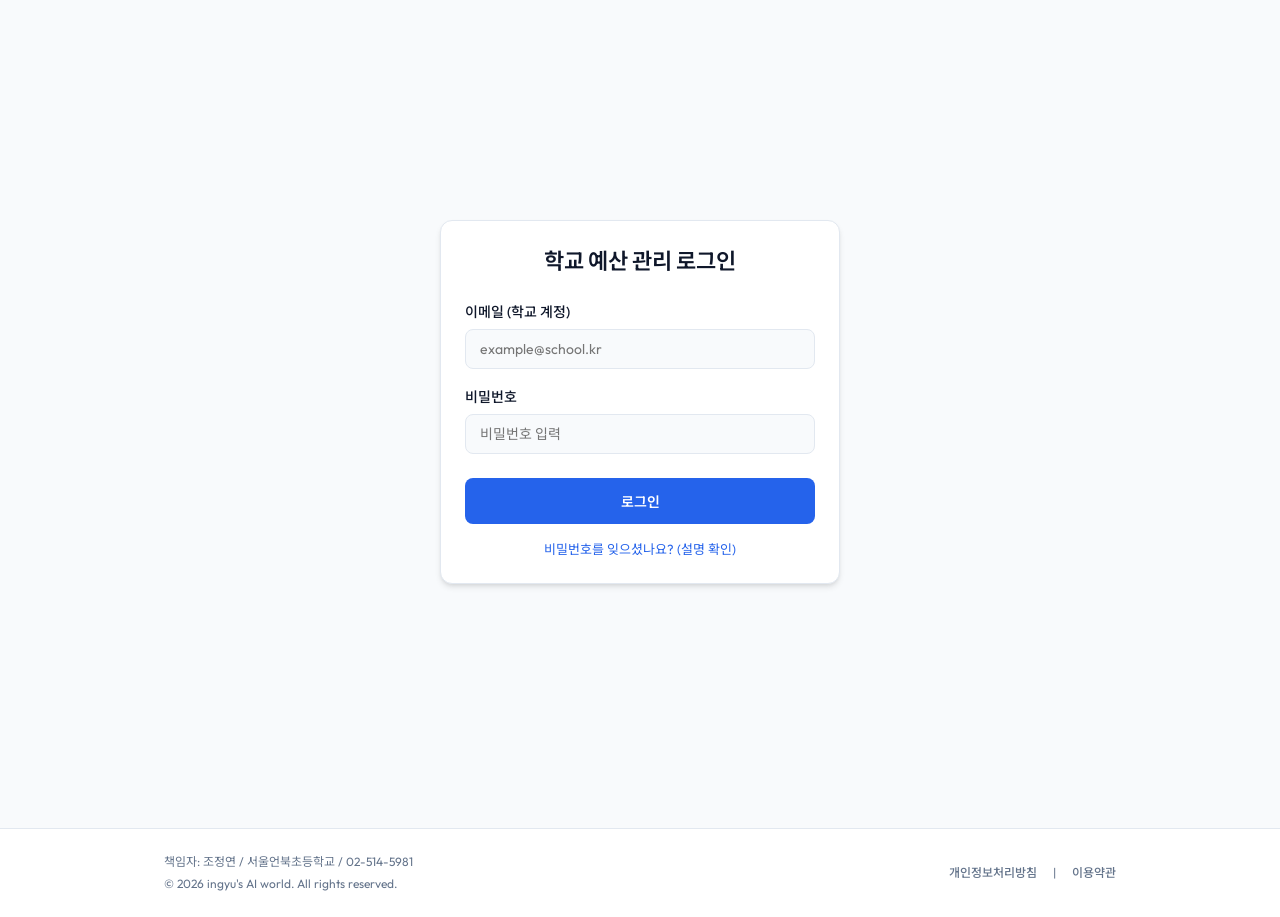
==== index.html @ 000c8968 "Initial commit: school budget management app with expense registration, memo field, auto total sum d" ====
<!DOCTYPE html>
<html lang="ko">
<head>
  <meta charset="UTF-8">
  <meta name="viewport" content="width=device-width, initial-scale=1.0">
  <title>학교 예산 사용 관리 시스템</title>
  <link rel="stylesheet" href="app.css">
</head>
<body>

  <!-- 상단 네비게이션 바 (로그인 시 노출) -->
  <header id="app-header" style="display: none;">
    <div class="nav-container">
      <div class="logo">
        학교 예산 관리
        <span id="nav-role-badge" class="logo-badge">일반 교사</span>
      </div>
      <div class="user-info">
        <span class="user-name" id="nav-user-name">교사명</span> 님
        <button class="btn-logout" id="btn-logout">로그아웃</button>
      </div>
    </div>
  </header>

  <!-- 메인 컨텐츠 영역 -->
  <main class="container">
    
    <!-- 1. 로그인 화면 -->
    <div id="screen-login" class="login-wrapper">
      <div class="card login-card">
        <h2 class="card-title" style="border: none; padding: 0; text-align: center; margin-bottom: 24px; font-size: 22px;">학교 예산 관리 로그인</h2>
        
        <div id="login-alert" class="alert alert-danger" style="display: none;"></div>

        <form id="form-login" onsubmit="return false;">
          <div class="form-group">
            <label class="form-label" for="login-email">이메일 (학교 계정)</label>
            <input class="form-input" type="email" id="login-email" placeholder="example@school.kr" required>
          </div>
          <div class="form-group" style="margin-bottom: 24px;">
            <label class="form-label" for="login-password">비밀번호</label>
            <input class="form-input" type="password" id="login-password" placeholder="비밀번호 입력" required>
          </div>
          <button type="submit" class="btn btn-primary btn-block" style="padding: 12px;">로그인</button>
        </form>
        <div style="text-align: center; margin-top: 16px; font-size: 13px;">
          <a href="#" id="btn-forgot-password" style="color: var(--primary); text-decoration: none;">비밀번호를 잊으셨나요? (설명 확인)</a>
        </div>
      </div>
    </div>

    <!-- 2. 프로젝트/예산 등록 화면 (관리자 전용) -->
    <div id="screen-project-registration" style="display: none; max-width: 600px; margin: 0 auto;">
      <div class="card">
        <h2 class="card-title">프로젝트(예산) 등록</h2>
        
        <div id="reg-alert" class="alert" style="display: none;"></div>

        <form id="form-project-reg" onsubmit="return false;">
          <div class="form-group">
            <label class="form-label" for="reg-year">회계연도</label>
            <select class="form-input" id="reg-year">
              <option value="2026" selected>2026</option>
              <option value="2027">2027</option>
              <option value="2028">2028</option>
            </select>
          </div>
          <div class="form-group">
            <label class="form-label" for="reg-dept">담당 부서명</label>
            <input class="form-input" type="text" id="reg-dept" placeholder="예: 행정실, 교육정보부, 체육부" required>
          </div>
          
          <div class="form-group">
            <label class="form-label" for="reg-name">사업명</label>
            <input class="form-input" type="text" id="reg-name" placeholder="예: 도서관 운영비, 체육 기자재" required>
          </div>

          <div class="form-group">
            <label class="form-label" for="reg-amount">배정액 (원)</label>
            <input class="form-input" type="number" id="reg-amount" min="0" placeholder="예: 5000000" required>
          </div>

          <div class="form-group">
            <label class="form-label" for="reg-owner-name">사업 담당 교사 이름</label>
            <input class="form-input" type="text" id="reg-owner-name" placeholder="예: 김교사" required>
          </div>

          <div class="form-group" style="margin-bottom: 24px;">
            <label class="form-label" for="reg-note">비고</label>
            <textarea class="form-input" id="reg-note" rows="3" placeholder="기타 참고사항을 입력하세요."></textarea>
          </div>

          <div style="display: flex; gap: 12px;">
            <button type="submit" class="btn btn-primary" style="flex: 1;">등록하기</button>
            <button type="button" id="btn-reg-cancel" class="btn btn-secondary" style="flex: 1;">뒤로가기</button>
          </div>
        </form>
      </div>
    </div>

    <!-- 3. 메인 대시보드 화면 -->
    <div id="screen-dashboard" style="display: none;">
      <!-- 상단 액션 바 -->
      <div style="margin-bottom: 20px; display: flex; justify-content: space-between; align-items: center;">
        <h2 style="font-size: 20px; font-weight: 700; color: var(--text-main);">예산 배정 현황</h2>
        <div id="admin-actions" style="display: none;">
          <button class="btn btn-primary" id="btn-go-to-reg">+ 새 프로젝트 등록</button>
        </div>
      </div>

      <!-- 프로젝트 카드 목록 -->
      <div id="dashboard-project-cards" class="project-cards-container" style="display: grid; grid-template-columns: repeat(auto-fill, minmax(300px, 1fr)); gap: 16px; margin-bottom: 24px;">
        <!-- JS에서 동적으로 렌더링 -->
      </div>

      <!-- 프로젝트 상세 목록 테이블 -->
      <div class="card">
        <h3 class="card-title">프로젝트 목록</h3>
        <div style="overflow-x: auto;">
          <table class="data-table" id="dashboard-project-table">
            <thead>
              <tr>
                <th>연도</th>
                <th>부서</th>
                <th>사업명</th>
                <th>배정액</th>
                <th>사용액</th>
                <th>잔액</th>
                <th>담당자</th>
                <th>관리</th>
              </tr>
            </thead>
            <tbody>
              <!-- JS에서 동적으로 렌더링 -->
            </tbody>
          </table>
        </div>
      </div>
    </div>

    <!-- 4. 프로젝트 상세 및 지출 관리 화면 -->
    <div id="screen-project-detail" style="display: none;">
      <!-- 뒤로가기 버튼 -->
      <div style="margin-bottom: 16px;">
        <button class="btn btn-secondary" id="btn-back-to-dashboard">← 목록으로 돌아가기</button>
      </div>

      <!-- 프로젝트 요약 카드 -->
      <div class="card" id="project-summary-card">
        <!-- JS에서 프로젝트 정보, 잔액, 프로그레스 바 렌더링 -->
      </div>

      <!-- 지출 등록 폼 카드 -->
      <div class="card" id="card-expense-reg">
        <h3 class="card-title" id="expense-form-title">사용 내역 등록</h3>
        
        <!-- 실시간 초과 지출 경고 배너 -->
        <div id="expense-warning" class="alert alert-warning" style="display: none; margin-bottom: 16px;">
          <strong>지출 초과 경고</strong>: 입력된 금액이 현재 프로젝트의 남은 잔액을 초과합니다. 등록은 가능하나 빨간색 잔액 경고가 남게 됩니다.
        </div>

        <div id="expense-alert" class="alert" style="display: none;"></div>

        <form id="form-expense-reg" onsubmit="return false;">
          <input type="hidden" id="expense-id"> <!-- 수정 모드 시 사용 -->
          
          <div class="form-group" style="display: grid; grid-template-columns: 2fr 1fr; gap: 12px;">
            <div>
              <label class="form-label" for="exp-item-name">지출 항목명</label>
              <input class="form-input" type="text" id="exp-item-name" placeholder="예: 도서 구입, 교구 구매" required>
            </div>
            <div>
              <label class="form-label" for="exp-amount">금액 (원)</label>
              <input class="form-input" type="number" id="exp-amount" min="1" placeholder="예: 250000" required>
            </div>
          </div>
          
          <!-- 메모 입력란 -->
          <div class="form-group">
            <label class="form-label" for="exp-memo">메모</label>
            <textarea class="form-input" id="exp-memo" rows="2" placeholder="추가 메모 입력 (선택)"></textarea>
          </div>

          <div class="form-group" style="display: grid; grid-template-columns: 1fr 1fr; gap: 12px;">
            <div>
              <label class="form-label" for="exp-date">사용일자</label>
              <input class="form-input" type="date" id="exp-date" required>
            </div>
            <div>
              <label class="form-label" for="exp-receipt">증빙 파일 (JPG, PNG, PDF / 10MB 이하)</label>
              <input class="form-input" type="file" id="exp-receipt" accept=".jpg, .jpeg, .png, .pdf">
              <div id="receipt-preview-filename" style="font-size: 12px; color: var(--primary); margin-top: 4px; display: none;"></div>
            </div>
          </div>

          <div style="display: flex; gap: 12px; margin-top: 20px;">
            <button type="submit" class="btn btn-primary" id="btn-save-expense" style="flex: 1;">저장 (즉시 반영)</button>
            <button type="button" class="btn btn-secondary" id="btn-cancel-expense-edit" style="flex: 1; display: none;">수정 취소</button>
          </div>
          
          <!-- 자동 합계 표시 -->
          <div id="expense-total-sum" style="margin-top: 12px; font-size: 13px; color: var(--text-muted);">
            총 사용액: 0원
          </div>
        </form>
      </div>

      <!-- 지출 내역 리스트 카드 -->
      <div class="card">
        <h3 class="card-title">지출 내역 목록</h3>
        <div style="overflow-x: auto;">
          <table class="data-table" id="expense-list-table">
            <thead>
              <tr>
                <th>사용일자</th>
                <th>지출 항목명</th>
                <th>지출 금액</th>
                <th>증빙</th>
                <th>작성자</th>
                <th>관리</th>
              </tr>
            </thead>
            <tbody>
              <!-- JS에서 동적으로 렌더링 -->
            </tbody>
          </table>
        </div>
      </div>
    </div>
  </main>

  <!-- 공통 푸터 -->
  <footer>
    <div class="footer-content">
      <div class="footer-info">
        <div>책임자: 조정연 / 서울언북초등학교 / 02-514-5981</div>
        <div>© 2026 ingyu's AI world. All rights reserved.</div>
      </div>
      <div class="footer-links">
        <a class="footer-link" id="link-privacy">개인정보처리방침</a>
        <span>|</span>
        <a class="footer-link" id="link-terms">이용약관</a>
      </div>
    </div>
  </footer>

  <!-- 개인정보처리방침 모달 -->
  <div class="modal-overlay" id="modal-privacy">
    <div class="modal">
      <div class="modal-header">
        <h3 class="modal-title">개인정보처리방침</h3>
        <button class="modal-close" onclick="closeModal('modal-privacy')">&times;</button>
      </div>
      <div class="modal-body" id="modal-privacy-body">
        <!-- 로딩 실패 시 대비한 정적 fallback 및 동적 주입 -->
      </div>
      <div class="modal-footer">
        <button class="btn btn-secondary" onclick="closeModal('modal-privacy')">닫기</button>
      </div>
    </div>
  </div>

  <!-- 이용약관 모달 -->
  <div class="modal-overlay" id="modal-terms">
    <div class="modal">
      <div class="modal-header">
        <h3 class="modal-title">이용약관</h3>
        <button class="modal-close" onclick="closeModal('modal-terms')">&times;</button>
      </div>
      <div class="modal-body" id="modal-terms-body">
        <!-- 로딩 실패 시 대비한 정적 fallback 및 동적 주입 -->
      </div>
      <div class="modal-footer">
        <button class="btn btn-secondary" onclick="closeModal('modal-terms')">닫기</button>
      </div>
    </div>
  </div>

  <!-- 증빙 영수증 확인 모달 -->
  <div class="modal-overlay" id="modal-receipt">
    <div class="modal" style="max-width: 700px;">
      <div class="modal-header">
        <h3 class="modal-title">증빙 영수증 확인</h3>
        <button class="modal-close" onclick="closeModal('modal-receipt')">&times;</button>
      </div>
      <div class="modal-body" id="modal-receipt-body" style="text-align: center; min-height: 400px; display: flex; align-items: center; justify-content: center;">
        <!-- JS에서 이미지 태그 또는 PDF iframe 동적 주입 -->
      </div>
      <div class="modal-footer">
        <button class="btn btn-secondary" onclick="closeModal('modal-receipt')">닫기</button>
      </div>
    </div>
  </div>

  <!-- 스크립트 연결 -->
  <script src="db.js"></script>
  <script src="app.js"></script>
</body>
</html>
---- app.css ----
/* app.css */
@import url('https://fonts.googleapis.com/css2?family=Inter:wght@300;400;500;600;700&family=Outfit:wght@400;500;600;700&family=Noto+Sans+KR:wght@300;400;500;700&display=swap');

:root {
  --primary: #2563eb;
  --primary-hover: #1d4ed8;
  --primary-light: #eff6ff;
  --bg-main: #f8fafc;
  --bg-card: #ffffff;
  --text-main: #0f172a;
  --text-muted: #64748b;
  --border: #e2e8f0;
  --success: #10b981;
  --danger: #ef4444;
  --warning: #f59e0b;
  --radius: 12px;
  --shadow: 0 4px 6px -1px rgb(0 0 0 / 0.1), 0 2px 4px -2px rgb(0 0 0 / 0.1);
  --shadow-lg: 0 10px 15px -3px rgb(0 0 0 / 0.1), 0 4px 6px -4px rgb(0 0 0 / 0.1);
  --font-family: 'Outfit', 'Noto Sans KR', 'Inter', -apple-system, sans-serif;
  --transition: all 0.25s cubic-bezier(0.4, 0, 0.2, 1);
}

* {
  box-sizing: border-box;
  margin: 0;
  padding: 0;
}

body {
  font-family: var(--font-family);
  background-color: var(--bg-main);
  color: var(--text-main);
  line-height: 1.5;
  display: flex;
  flex-direction: column;
  min-height: 100vh;
}

/* Container */
.container {
  max-width: 1000px;
  margin: 0 auto;
  width: 100%;
  padding: 24px;
  flex: 1;
}

/* Header & Navbar */
header {
  background: rgba(255, 255, 255, 0.8);
  backdrop-filter: blur(12px);
  -webkit-backdrop-filter: blur(12px);
  border-bottom: 1px solid var(--border);
  position: sticky;
  top: 0;
  z-index: 50;
}

.nav-container {
  max-width: 1000px;
  margin: 0 auto;
  padding: 16px 24px;
  display: flex;
  justify-content: space-between;
  align-items: center;
}

.logo {
  font-size: 20px;
  font-weight: 700;
  color: var(--primary);
  display: flex;
  align-items: center;
  gap: 8px;
}

.logo-badge {
  font-size: 11px;
  font-weight: 600;
  padding: 3px 8px;
  border-radius: 9999px;
  background-color: var(--primary-light);
  color: var(--primary);
}

.user-info {
  display: flex;
  align-items: center;
  gap: 12px;
  font-size: 14px;
}

.user-name {
  font-weight: 600;
}

.user-role {
  font-size: 11px;
  padding: 2px 8px;
  border-radius: 9999px;
  font-weight: 600;
}

.user-role.admin {
  background-color: #fee2e2;
  color: #ef4444;
}

.user-role.teacher {
  background-color: #dbe9ff;
  color: #2563eb;
}

.btn-logout {
  background: none;
  border: none;
  color: var(--text-muted);
  cursor: pointer;
  font-family: inherit;
  font-size: 13px;
  padding: 4px 8px;
  border-radius: 6px;
  transition: var(--transition);
}

.btn-logout:hover {
  background-color: var(--border);
  color: var(--text-main);
}

/* Card */
.card {
  background: var(--bg-card);
  border: 1px solid var(--border);
  border-radius: var(--radius);
  box-shadow: var(--shadow);
  padding: 24px;
  margin-bottom: 24px;
  transition: var(--transition);
}

.card:hover {
  box-shadow: var(--shadow-lg);
}

.card-title {
  font-size: 18px;
  font-weight: 600;
  margin-bottom: 20px;
  color: var(--text-main);
  border-left: 4px solid var(--primary);
  padding-left: 10px;
}

/* Form Styles */
.form-group {
  margin-bottom: 18px;
}

.form-label {
  display: block;
  font-size: 14px;
  font-weight: 500;
  color: var(--text-main);
  margin-bottom: 6px;
}

.form-input {
  width: 100%;
  padding: 10px 14px;
  font-family: inherit;
  font-size: 14px;
  border: 1px solid var(--border);
  border-radius: 8px;
  outline: none;
  background-color: var(--bg-main);
  transition: var(--transition);
}

.form-input:focus {
  border-color: var(--primary);
  background-color: #ffffff;
  box-shadow: 0 0 0 3px rgba(37, 99, 235, 0.15);
}

.checkbox-group {
  display: flex;
  flex-wrap: wrap;
  gap: 12px;
  padding: 10px;
  background-color: var(--bg-main);
  border: 1px solid var(--border);
  border-radius: 8px;
}

.checkbox-label {
  display: inline-flex;
  align-items: center;
  gap: 6px;
  font-size: 14px;
  cursor: pointer;
  padding: 6px 12px;
  background: #ffffff;
  border: 1px solid var(--border);
  border-radius: 6px;
  transition: var(--transition);
}

.checkbox-label:hover {
  border-color: var(--primary);
}

.checkbox-label input {
  cursor: pointer;
}

/* Buttons */
.btn {
  display: inline-flex;
  align-items: center;
  justify-content: center;
  padding: 10px 20px;
  font-family: inherit;
  font-size: 14px;
  font-weight: 600;
  border-radius: 8px;
  border: 1px solid transparent;
  cursor: pointer;
  transition: var(--transition);
}

.btn-primary {
  background-color: var(--primary);
  color: #ffffff;
}

.btn-primary:hover {
  background-color: var(--primary-hover);
}

.btn-secondary {
  background-color: #ffffff;
  color: var(--text-main);
  border-color: var(--border);
}

.btn-secondary:hover {
  background-color: var(--bg-main);
}

.btn-block {
  width: 100%;
}

/* Login Page specific */
.login-wrapper {
  display: flex;
  align-items: center;
  justify-content: center;
  min-height: calc(100vh - 120px);
}

.login-card {
  width: 100%;
  max-width: 400px;
  animation: fadeInUp 0.5s ease;
}

/* Modals (Popups) */
.modal-overlay {
  position: fixed;
  top: 0;
  left: 0;
  right: 0;
  bottom: 0;
  background: rgba(15, 23, 42, 0.4);
  backdrop-filter: blur(4px);
  display: flex;
  align-items: center;
  justify-content: center;
  opacity: 0;
  pointer-events: none;
  z-index: 100;
  transition: opacity 0.3s ease;
}

.modal-overlay.active {
  opacity: 1;
  pointer-events: auto;
}

.modal {
  background: #ffffff;
  border-radius: var(--radius);
  box-shadow: var(--shadow-lg);
  width: 100%;
  max-width: 600px;
  max-height: 80vh;
  display: flex;
  flex-direction: column;
  transform: translateY(20px);
  transition: transform 0.3s ease;
}

.modal-overlay.active .modal {
  transform: translateY(0);
}

.modal-header {
  padding: 16px 24px;
  border-bottom: 1px solid var(--border);
  display: flex;
  justify-content: space-between;
  align-items: center;
}

.modal-title {
  font-size: 16px;
  font-weight: 700;
}

.modal-close {
  background: none;
  border: none;
  font-size: 20px;
  cursor: pointer;
  color: var(--text-muted);
}

.modal-body {
  padding: 24px;
  overflow-y: auto;
  font-size: 14px;
  line-height: 1.6;
  color: #334155;
  white-space: pre-wrap; /* Preserve formatting of policy text */
}

.modal-footer {
  padding: 16px 24px;
  border-top: 1px solid var(--border);
  display: flex;
  justify-content: flex-end;
}

/* Footer styling */
footer {
  background-color: #ffffff;
  border-top: 1px solid var(--border);
  padding: 24px 0;
  font-size: 12px;
  color: var(--text-muted);
  margin-top: auto;
}

.footer-content {
  max-width: 1000px;
  margin: 0 auto;
  padding: 0 24px;
  display: flex;
  flex-wrap: wrap;
  justify-content: space-between;
  align-items: center;
  gap: 12px;
}

.footer-links {
  display: flex;
  gap: 16px;
}

.footer-link {
  color: var(--text-muted);
  text-decoration: none;
  cursor: pointer;
  font-weight: 500;
  transition: var(--transition);
}

.footer-link:hover {
  color: var(--primary);
}

.footer-info {
  display: flex;
  flex-direction: column;
  gap: 4px;
}

/* Utility alert */
.alert {
  padding: 12px 16px;
  border-radius: 8px;
  font-size: 14px;
  margin-bottom: 16px;
  display: none;
}

.alert-danger {
  background-color: #fee2e2;
  color: #ef4444;
  border: 1px solid #fecaca;
  display: block;
}

.alert-success {
  background-color: #d1fae5;
  color: #059669;
  border: 1px solid #a7f3d0;
  display: block;
}

/* Keyframes */
@keyframes fadeInUp {
  from {
    opacity: 0;
    transform: translateY(10px);
  }
  to {
    opacity: 1;
    transform: translateY(0);
  }
}

/* Tables */
.data-table {
  width: 100%;
  border-collapse: collapse;
  margin-top: 10px;
  font-size: 14px;
  text-align: left;
}

.data-table th, .data-table td {
  padding: 12px 16px;
  border-bottom: 1px solid var(--border);
}

.data-table th {
  background-color: var(--bg-main);
  font-weight: 600;
  color: var(--text-muted);
}

.data-table tbody tr {
  transition: var(--transition);
}

.data-table tbody tr:hover {
  background-color: rgba(241, 245, 249, 0.5);
}

/* Project Cards */
.project-card {
  background: var(--bg-card);
  border: 1px solid var(--border);
  border-radius: var(--radius);
  padding: 20px;
  box-shadow: var(--shadow);
  display: flex;
  flex-direction: column;
  gap: 8px;
  cursor: pointer;
  transition: var(--transition);
}

.project-card:hover {
  transform: translateY(-2px);
  box-shadow: var(--shadow-lg);
  border-color: var(--primary);
}

.project-card-header {
  display: flex;
  justify-content: space-between;
  align-items: flex-start;
}

.project-card-title {
  font-size: 16px;
  font-weight: 700;
  color: var(--text-main);
}

.project-card-dept {
  font-size: 11px;
  font-weight: 600;
  color: var(--primary);
  background-color: var(--primary-light);
  padding: 2px 6px;
  border-radius: 4px;
}

/* Progress Bars */
.bar-bg {
  background-color: #e2e8f0;
  border-radius: 9999px;
  height: 8px;
  width: 100%;
  margin-top: 6px;
  overflow: hidden;
}

.bar-fill {
  background-color: var(--primary);
  height: 100%;
  border-radius: 9999px;
  transition: width 0.4s ease;
}

.bar-fill.danger {
  background-color: var(--danger);
}

/* Utility classes */
.danger-text {
  color: var(--danger);
  font-weight: 600;
}

.success-text {
  color: var(--success);
  font-weight: 600;
}

.alert-warning {
  background-color: #fffbeb;
  color: #d97706;
  border: 1px solid #fef3c7;
  display: block;
}

.badge-outline {
  display: inline-block;
  font-size: 11px;
  font-weight: 600;
  padding: 2px 6px;
  border-radius: 4px;
  border: 1px solid var(--border);
}

.badge-outline.danger {
  border-color: #fecaca;
  background-color: #fef2f2;
  color: #ef4444;
}

/* Receipt Preview styles */
.receipt-img {
  max-width: 100%;
  max-height: 500px;
  object-fit: contain;
  border-radius: 6px;
  box-shadow: var(--shadow);
}

.receipt-iframe {
  width: 100%;
  height: 500px;
  border: 1px solid var(--border);
  border-radius: 6px;
}
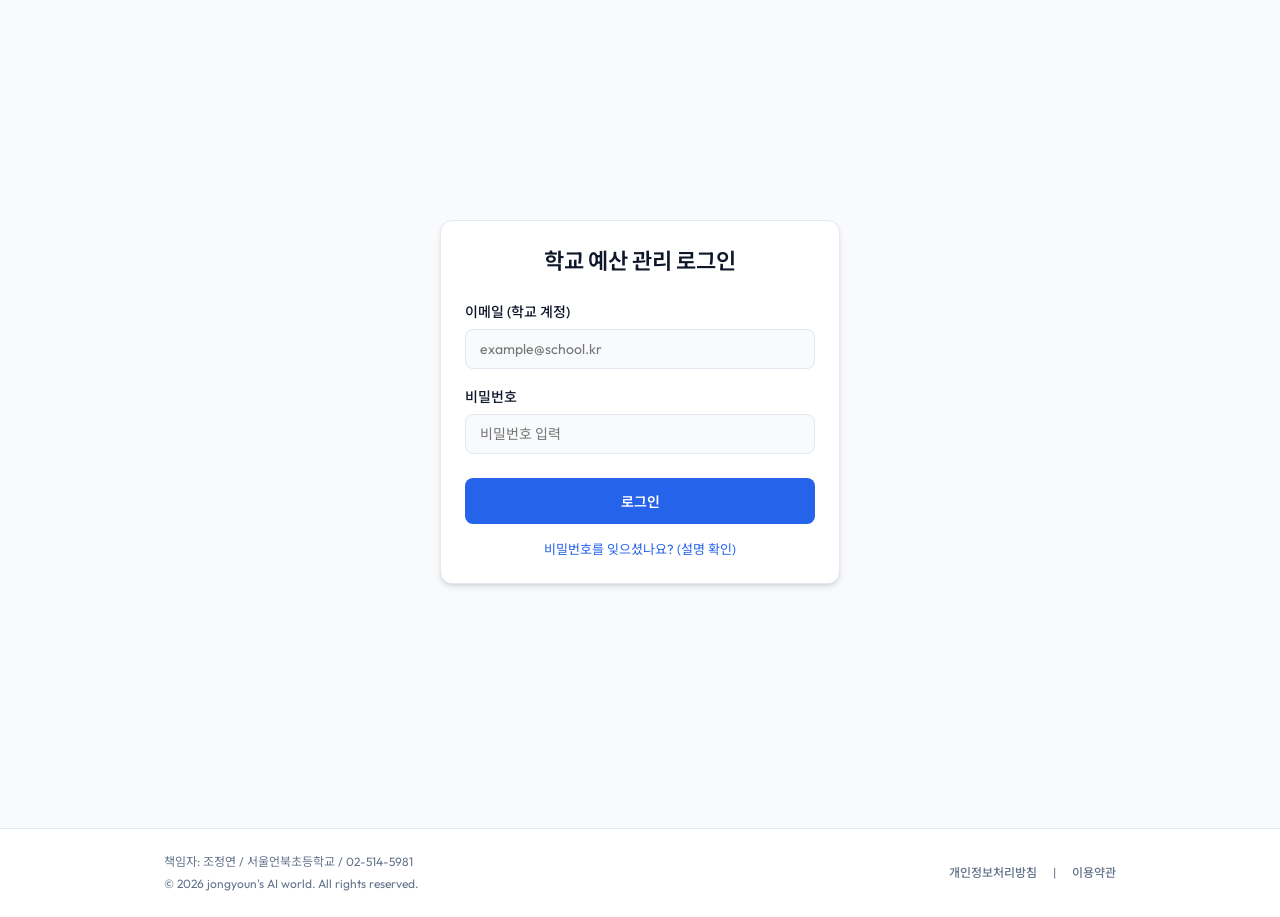
==== commit ad9f6f81: "fix: update footer copyright from ingyus to jongyouns" ====
--- a/index.html
+++ b/index.html
@@ -234,7 +234,7 @@
     <div class="footer-content">
       <div class="footer-info">
         <div>책임자: 조정연 / 서울언북초등학교 / 02-514-5981</div>
-        <div>© 2026 ingyu's AI world. All rights reserved.</div>
+        <div>© 2026 jongyoun's AI world. All rights reserved.</div>
       </div>
       <div class="footer-links">
         <a class="footer-link" id="link-privacy">개인정보처리방침</a>
